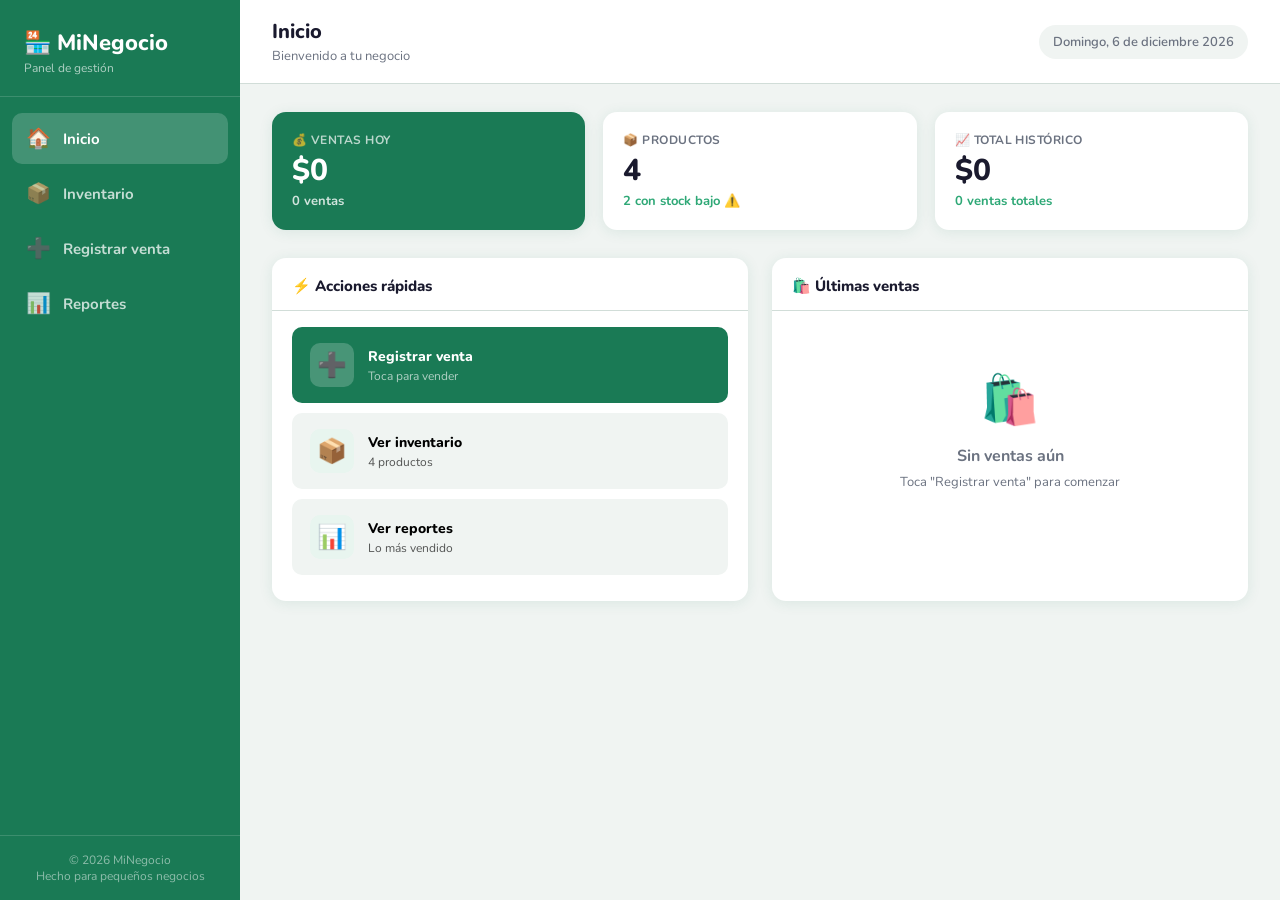
==== index.html @ 034607d7 "Add files via upload" ====
<!DOCTYPE html>
<html lang="es">
<head>
  <meta charset="UTF-8">
  <meta name="viewport" content="width=device-width, initial-scale=1.0">
  <title>MiNegocio — Gestiona tu negocio</title>
  <link rel="preconnect" href="https://fonts.googleapis.com">
  <link href="https://fonts.googleapis.com/css2?family=Nunito:wght@400;600;700;800&display=swap" rel="stylesheet">
  <link rel="stylesheet" href="minegocio.css">
</head>
<body>

<div class="layout">

  <!-- ══ BARRA LATERAL ══ -->
  <aside class="barra-lateral">
    <div class="barra-lateral-logo">
      <div class="barra-lateral-logo-texto">🏪 MiNegocio</div>
      <div class="barra-lateral-logo-subtitulo">Panel de gestión</div>
    </div>
    <nav class="barra-lateral-nav">
      <button class="boton-nav activo" id="nav-inicio"     onclick="irVista('inicio')">
        <span class="nav-icono">🏠</span> Inicio
      </button>
      <button class="boton-nav"        id="nav-inventario" onclick="irVista('inventario')">
        <span class="nav-icono">📦</span> Inventario
      </button>
      <button class="boton-nav"        id="nav-venta"      onclick="irVista('venta')">
        <span class="nav-icono">➕</span> Registrar venta
      </button>
      <button class="boton-nav"        id="nav-reportes"   onclick="irVista('reportes')">
        <span class="nav-icono">📊</span> Reportes
      </button>
    </nav>
    <div class="barra-lateral-pie">© 2026 MiNegocio<br>Hecho para pequeños negocios</div>
  </aside>

  <!-- ══ ÁREA PRINCIPAL ══ -->
  <div class="principal">

    <!-- BARRA SUPERIOR -->
    <div class="barra-superior">
      <div>
        <div class="barra-superior-titulo"    id="topbar-titulo">Inicio</div>
        <div class="barra-superior-subtitulo" id="topbar-subtitulo">Bienvenido a tu negocio</div>
      </div>
      <div class="barra-superior-derecha">
        <div class="barra-superior-fecha" id="fecha-hoy"></div>
      </div>
    </div>

    <div class="contenido">

      <!-- ══ VISTA: INICIO ══ -->
      <div class="vista activa" id="vista-inicio">

        <div class="fila-estadisticas">
          <div class="tarjeta-estadistica verde">
            <div class="estadistica-etiqueta">💰 Ventas hoy</div>
            <div class="estadistica-valor" id="stat-total">$0</div>
            <div class="estadistica-pista" id="stat-cant">0 ventas</div>
          </div>
          <div class="tarjeta-estadistica">
            <div class="estadistica-etiqueta">📦 Productos</div>
            <div class="estadistica-valor" id="stat-prods">0</div>
            <div class="estadistica-pista" id="stat-bajo">Sin stock bajo</div>
          </div>
          <div class="tarjeta-estadistica">
            <div class="estadistica-etiqueta">📈 Total histórico</div>
            <div class="estadistica-valor" id="stat-historico">$0</div>
            <div class="estadistica-pista" id="stat-ventas-total">0 ventas totales</div>
          </div>
        </div>

        <div class="grilla-2">
          <div class="tarjeta">
            <div class="tarjeta-encabezado"><div class="tarjeta-titulo">⚡ Acciones rápidas</div></div>
            <div class="tarjeta-cuerpo">
              <button class="boton-accion verde" onclick="irVista('venta')">
                <div class="accion-icono">➕</div>
                <div>
                  <div class="accion-texto-titulo">Registrar venta</div>
                  <div class="accion-texto-subtitulo">Toca para vender</div>
                </div>
              </button>
              <button class="boton-accion" onclick="irVista('inventario')">
                <div class="accion-icono">📦</div>
                <div>
                  <div class="accion-texto-titulo">Ver inventario</div>
                  <div class="accion-texto-subtitulo" id="pista-inventario">Cargando...</div>
                </div>
              </button>
              <button class="boton-accion" onclick="irVista('reportes')">
                <div class="accion-icono">📊</div>
                <div>
                  <div class="accion-texto-titulo">Ver reportes</div>
                  <div class="accion-texto-subtitulo">Lo más vendido</div>
                </div>
              </button>
            </div>
          </div>

          <div class="tarjeta">
            <div class="tarjeta-encabezado"><div class="tarjeta-titulo">🛍️ Últimas ventas</div></div>
            <div class="tarjeta-cuerpo" id="ultimas-ventas"></div>
          </div>
        </div>

      </div><!-- fin vista inicio -->

      <!-- ══ VISTA: INVENTARIO ══ -->
      <div class="vista" id="vista-inventario">

        <div class="formulario-agregar">
          <div class="formulario-agregar-titulo" id="form-inv-titulo">➕ Agregar producto</div>
          <div class="fila-formulario">
            <div>
              <label class="etiqueta-campo">Nombre del producto</label>
              <input class="campo-entrada" id="inp-nombre" type="text" placeholder="Ej: Calcetines lana">
            </div>
            <div>
              <label class="etiqueta-campo">Precio ($)</label>
              <input class="campo-entrada" id="inp-precio" type="number" placeholder="Ej: 2500">
            </div>
            <div>
              <label class="etiqueta-campo">Stock (unidades)</label>
              <input class="campo-entrada" id="inp-stock" type="number" placeholder="Ej: 10">
            </div>
          </div>
          <button class="boton-primario"    onclick="guardarProducto()">💾 Guardar producto</button>
          <button class="boton-secundario"  id="btn-cancelar-edit" onclick="cancelarEdicion()" style="display:none;">Cancelar</button>
          <div class="mensaje-error" id="inv-error"></div>
          <div class="mensaje-exito" id="inv-exito"></div>
        </div>

        <div class="tarjeta">
          <div class="tarjeta-encabezado">
            <div class="tarjeta-titulo">📦 Mis productos</div>
            <div style="font-size:13px;color:var(--texto-suave);" id="inv-contador">0 productos</div>
          </div>
          <div class="tarjeta-cuerpo" style="padding:0 20px;">
            <table class="tabla-productos">
              <thead>
                <tr>
                  <th>Producto</th>
                  <th>Precio</th>
                  <th>Stock</th>
                  <th>Estado</th>
                  <th>Acciones</th>
                </tr>
              </thead>
              <tbody id="tabla-productos"></tbody>
            </table>
          </div>
        </div>

      </div><!-- fin vista inventario -->

      <!-- ══ VISTA: VENTA ══ -->
      <div class="vista" id="vista-venta">
        <div class="grilla-2">

          <div class="tarjeta">
            <div class="tarjeta-encabezado"><div class="tarjeta-titulo">🛍️ ¿Qué vendiste?</div></div>
            <div class="tarjeta-cuerpo">
              <div id="selector-productos"></div>
            </div>
          </div>

          <div class="tarjeta" id="card-cantidad" style="display:none;">
            <div class="tarjeta-encabezado"><div class="tarjeta-titulo">📦 ¿Cuántas unidades?</div></div>
            <div class="tarjeta-cuerpo">
              <div id="info-prod-sel" style="font-size:16px;font-weight:700;margin-bottom:16px;color:var(--verde);"></div>
              <div class="fila-cantidad">
                <button class="boton-cantidad" onclick="cambiarCantidad(-1)">−</button>
                <div class="numero-cantidad" id="cant-num">1</div>
                <button class="boton-cantidad" onclick="cambiarCantidad(1)">+</button>
              </div>
              <div class="total-venta" id="total-venta"></div>
              <button class="boton-primario"   style="width:100%;"                        onclick="confirmarVenta()">✅ Confirmar venta</button>
              <button class="boton-secundario" style="width:100%;margin-left:0;margin-top:10px;" onclick="cancelarSeleccion()">Cancelar</button>
            </div>
          </div>

        </div>
      </div><!-- fin vista venta -->

      <!-- ══ VISTA: REPORTES ══ -->
      <div class="vista" id="vista-reportes">

        <div class="grilla-3">
          <div class="tarjeta-estadistica verde" style="grid-column:1/2;">
            <div class="estadistica-etiqueta">💰 Total vendido</div>
            <div class="estadistica-valor" id="rep-total">$0</div>
            <div class="estadistica-pista" id="rep-num-ventas">0 ventas</div>
          </div>
          <div class="tarjeta-estadistica">
            <div class="estadistica-etiqueta">🏆 Más vendido</div>
            <div id="rep-top" style="font-size:18px;font-weight:800;margin-top:8px;">—</div>
          </div>
          <div class="tarjeta-estadistica">
            <div class="estadistica-etiqueta">⚠️ Stock bajo</div>
            <div id="rep-stock-bajo" style="font-size:18px;font-weight:800;margin-top:8px;">—</div>
          </div>
        </div>

        <div class="grilla-2">
          <div class="tarjeta">
            <div class="tarjeta-encabezado"><div class="tarjeta-titulo">📊 Ranking de productos</div></div>
            <div class="tarjeta-cuerpo" id="rep-barras"></div>
          </div>
          <div class="tarjeta">
            <div class="tarjeta-encabezado"><div class="tarjeta-titulo">🕐 Todas las ventas</div></div>
            <div class="tarjeta-cuerpo" id="rep-ventas-lista" style="max-height:360px;overflow-y:auto;"></div>
          </div>
        </div>

      </div><!-- fin vista reportes -->

    </div><!-- fin contenido -->
  </div><!-- fin principal -->
</div><!-- fin layout -->

<!-- Notificación emergente -->
<div class="notificacion" id="notificacion"></div>

<!-- Script principal -->
<script src="minegocio.js"></script>

</body>
</html>
---- minegocio.css ----
/* ══════════════════════════════════════
   MINEGOCIO — Estilos principales
   Variables de color y configuración global
══════════════════════════════════════ */
:root {
  --verde:          #1a7a55;
  --verde-claro:    #e8f5ef;
  --verde-medio:    #2ea876;
  --texto:          #1a1a2e;
  --texto-suave:    #6b7280;
  --fondo:          #f0f4f2;
  --blanco:         #ffffff;
  --borde:          #d1ddd8;
  --rojo:           #e05252;
  --rojo-claro:     #fdf0f0;
  --naranja:        #f59e0b;
  --naranja-claro:  #fffbeb;
  --radio:          14px;
  --radio-pequeño:  10px;
  --sombra:         0 2px 14px rgba(26,122,85,0.10);
}

* { box-sizing: border-box; margin: 0; padding: 0; }
body {
  font-family: 'Nunito', sans-serif;
  background: var(--fondo);
  color: var(--texto);
  min-height: 100vh;
}

/* ── LAYOUT ── */
.layout { display: flex; min-height: 100vh; }

/* ── BARRA LATERAL ── */
.barra-lateral {
  width: 240px;
  background: var(--verde);
  display: flex;
  flex-direction: column;
  position: fixed;
  top: 0; left: 0; bottom: 0;
  z-index: 50;
}
.barra-lateral-logo {
  padding: 28px 24px 20px;
  border-bottom: 1px solid rgba(255,255,255,0.15);
}
.barra-lateral-logo-texto {
  font-size: 22px;
  font-weight: 800;
  color: white;
}
.barra-lateral-logo-subtitulo {
  font-size: 12px;
  color: rgba(255,255,255,0.65);
  margin-top: 2px;
}
.barra-lateral-nav { flex: 1; padding: 16px 12px; }
.boton-nav {
  display: flex;
  align-items: center;
  gap: 12px;
  width: 100%;
  padding: 12px 14px;
  border: none;
  border-radius: var(--radio-pequeño);
  background: transparent;
  color: rgba(255,255,255,0.75);
  font-family: 'Nunito', sans-serif;
  font-size: 15px;
  font-weight: 700;
  cursor: pointer;
  text-align: left;
  margin-bottom: 4px;
  transition: background 0.15s, color 0.15s;
}
.boton-nav:hover { background: rgba(255,255,255,0.12); color: white; }
.boton-nav.activo { background: rgba(255,255,255,0.18); color: white; }
.nav-icono { font-size: 20px; }
.barra-lateral-pie {
  padding: 16px;
  border-top: 1px solid rgba(255,255,255,0.15);
  font-size: 12px;
  color: rgba(255,255,255,0.5);
  text-align: center;
}

/* ── ÁREA PRINCIPAL ── */
.principal { margin-left: 240px; flex: 1; min-height: 100vh; }

/* ── BARRA SUPERIOR ── */
.barra-superior {
  background: var(--blanco);
  border-bottom: 1px solid var(--borde);
  padding: 18px 32px;
  display: flex;
  align-items: center;
  justify-content: space-between;
  position: sticky;
  top: 0;
  z-index: 40;
}
.barra-superior-titulo { font-size: 20px; font-weight: 800; color: var(--texto); }
.barra-superior-subtitulo { font-size: 13px; color: var(--texto-suave); margin-top: 2px; }
.barra-superior-derecha { display: flex; align-items: center; gap: 12px; }
.barra-superior-fecha {
  font-size: 13px;
  color: var(--texto-suave);
  background: var(--fondo);
  padding: 8px 14px;
  border-radius: 20px;
  font-weight: 600;
}

/* ── CONTENIDO ── */
.contenido { padding: 28px 32px; }
.vista { display: none; }
.vista.activa { display: block; }

/* ── FILA DE ESTADÍSTICAS ── */
.fila-estadisticas {
  display: grid;
  grid-template-columns: repeat(auto-fit, minmax(180px, 1fr));
  gap: 18px;
  margin-bottom: 28px;
}
.tarjeta-estadistica {
  background: var(--blanco);
  border-radius: var(--radio);
  padding: 20px;
  box-shadow: var(--sombra);
}
.estadistica-etiqueta {
  font-size: 12px;
  color: var(--texto-suave);
  font-weight: 700;
  text-transform: uppercase;
  letter-spacing: 0.04em;
  margin-bottom: 8px;
}
.estadistica-valor { font-size: 30px; font-weight: 800; color: var(--texto); line-height: 1; }
.estadistica-pista { font-size: 13px; color: var(--verde-medio); font-weight: 700; margin-top: 6px; }
.tarjeta-estadistica.verde { background: var(--verde); }
.tarjeta-estadistica.verde .estadistica-etiqueta { color: rgba(255,255,255,0.7); }
.tarjeta-estadistica.verde .estadistica-valor    { color: white; }
.tarjeta-estadistica.verde .estadistica-pista    { color: rgba(255,255,255,0.8); }

/* ── GRILLAS ── */
.grilla-2 { display: grid; grid-template-columns: 1fr 1fr; gap: 24px; }
.grilla-3 { display: grid; grid-template-columns: 1fr 1fr 1fr; gap: 24px; margin-bottom: 28px; }

/* ── TARJETA ── */
.tarjeta {
  background: var(--blanco);
  border-radius: var(--radio);
  box-shadow: var(--sombra);
  overflow: hidden;
}
.tarjeta-encabezado {
  padding: 18px 20px 14px;
  border-bottom: 1px solid var(--borde);
  display: flex;
  align-items: center;
  justify-content: space-between;
}
.tarjeta-titulo { font-size: 15px; font-weight: 800; }
.tarjeta-cuerpo { padding: 16px 20px; }

/* ── ACCIONES RÁPIDAS ── */
.boton-accion {
  display: flex;
  align-items: center;
  gap: 14px;
  width: 100%;
  background: var(--fondo);
  border: 2px solid transparent;
  border-radius: var(--radio-pequeño);
  padding: 14px 16px;
  cursor: pointer;
  font-family: 'Nunito', sans-serif;
  text-align: left;
  margin-bottom: 10px;
  transition: all 0.15s;
}
.boton-accion:hover { background: var(--verde-claro); border-color: var(--verde); }
.boton-accion.verde { background: var(--verde); color: white; }
.boton-accion.verde:hover { background: #156644; }
.accion-icono {
  font-size: 24px;
  width: 44px; height: 44px;
  border-radius: 10px;
  background: rgba(255,255,255,0.2);
  display: flex; align-items: center; justify-content: center;
  flex-shrink: 0;
}
.boton-accion:not(.verde) .accion-icono { background: var(--verde-claro); }
.accion-texto-titulo { font-size: 14px; font-weight: 800; }
.accion-texto-subtitulo { font-size: 12px; opacity: 0.65; margin-top: 2px; }

/* ── LISTA DE ÍTEMS ── */
.item-lista {
  display: flex;
  align-items: center;
  justify-content: space-between;
  padding: 13px 0;
  border-bottom: 1px solid var(--fondo);
}
.item-lista:last-child { border-bottom: none; }
.item-nombre { font-size: 14px; font-weight: 700; }
.item-subtitulo { font-size: 12px; color: var(--texto-suave); margin-top: 2px; }
.item-precio { font-size: 16px; font-weight: 800; color: var(--verde); }
.item-etiqueta { font-size: 11px; font-weight: 700; padding: 4px 10px; border-radius: 20px; }
.etiqueta-ok   { background: var(--verde-claro);  color: var(--verde);   }
.etiqueta-bajo { background: var(--naranja-claro); color: var(--naranja); }
.etiqueta-sin  { background: var(--rojo-claro);    color: var(--rojo);    }
.item-acciones { display: flex; gap: 6px; }
.boton-pequeño {
  border: none; border-radius: 8px; padding: 6px 12px;
  font-size: 12px; font-weight: 700; cursor: pointer;
  font-family: 'Nunito', sans-serif;
}
.boton-pequeño.editar   { background: var(--verde-claro); color: var(--verde); }
.boton-pequeño.eliminar { background: var(--rojo-claro);  color: var(--rojo);  }

/* ── FORMULARIOS ── */
.fila-formulario { display: grid; grid-template-columns: 1fr 1fr 1fr; gap: 16px; margin-bottom: 16px; }
.grupo-formulario { margin-bottom: 16px; }
.etiqueta-campo { font-size: 13px; font-weight: 700; color: var(--texto-suave); margin-bottom: 6px; display: block; }
.campo-entrada {
  width: 100%;
  padding: 12px 14px;
  border: 2px solid var(--borde);
  border-radius: var(--radio-pequeño);
  font-size: 15px;
  font-family: 'Nunito', sans-serif;
  font-weight: 600;
  background: var(--fondo);
  color: var(--texto);
  outline: none;
  transition: border-color 0.2s;
}
.campo-entrada:focus { border-color: var(--verde); background: white; }
.boton-primario {
  padding: 13px 28px;
  background: var(--verde);
  color: white;
  border: none;
  border-radius: var(--radio-pequeño);
  font-size: 15px;
  font-weight: 800;
  font-family: 'Nunito', sans-serif;
  cursor: pointer;
  transition: background 0.15s;
}
.boton-primario:hover { background: #156644; }
.boton-secundario {
  padding: 13px 28px;
  background: transparent;
  color: var(--texto-suave);
  border: 2px solid var(--borde);
  border-radius: var(--radio-pequeño);
  font-size: 15px;
  font-weight: 700;
  font-family: 'Nunito', sans-serif;
  cursor: pointer;
  margin-left: 8px;
}
.mensaje-error  { font-size: 14px; color: var(--rojo);  background: var(--rojo-claro);  border-radius: 8px; padding: 10px 14px; margin-top: 10px; display: none; }
.mensaje-exito  { font-size: 14px; color: var(--verde); background: var(--verde-claro); border-radius: 8px; padding: 10px 14px; margin-top: 10px; display: none; }

/* ── SELECTOR DE VENTA ── */
.selector-producto {
  display: flex;
  align-items: center;
  justify-content: space-between;
  background: var(--fondo);
  border: 2px solid transparent;
  border-radius: var(--radio-pequeño);
  padding: 13px 16px;
  margin-bottom: 8px;
  cursor: pointer;
  transition: all 0.15s;
}
.selector-producto:hover { background: var(--verde-claro); border-color: var(--verde); }
.selector-producto.seleccionado { background: var(--verde-claro); border-color: var(--verde); }

.fila-cantidad {
  display: flex;
  align-items: center;
  gap: 20px;
  background: var(--fondo);
  border-radius: var(--radio);
  padding: 20px;
  margin: 16px 0;
}
.boton-cantidad {
  width: 44px; height: 44px;
  border-radius: 50%;
  border: 2px solid var(--borde);
  background: var(--blanco);
  font-size: 22px;
  font-weight: 800;
  cursor: pointer;
  display: flex; align-items: center; justify-content: center;
}
.boton-cantidad:hover { background: var(--verde-claro); border-color: var(--verde); }
.numero-cantidad { font-size: 36px; font-weight: 800; color: var(--verde); flex: 1; text-align: center; }
.total-venta { font-size: 18px; font-weight: 800; color: var(--verde); text-align: center; margin-bottom: 16px; }

/* ── REPORTES ── */
.resumen-reporte {
  background: var(--verde);
  color: white;
  border-radius: var(--radio);
  padding: 20px 24px;
  margin-bottom: 20px;
}
.reporte-etiqueta { font-size: 12px; opacity: 0.75; font-weight: 700; }
.reporte-valor    { font-size: 36px; font-weight: 800; margin-top: 6px; }
.fila-barra       { display: flex; align-items: center; gap: 12px; margin-bottom: 10px; }
.barra-etiqueta   { font-size: 13px; font-weight: 700; width: 120px; flex-shrink: 0; }
.barra-pista      { flex: 1; background: var(--fondo); border-radius: 8px; height: 16px; overflow: hidden; }
.barra-relleno    { height: 100%; background: var(--verde-medio); border-radius: 8px; transition: width 0.6s ease; }
.barra-valor      { font-size: 13px; font-weight: 700; color: var(--texto-suave); width: 50px; text-align: right; }
.recomendacion {
  background: var(--verde-claro);
  border-radius: var(--radio-pequeño);
  padding: 14px 16px;
  margin-top: 12px;
}
.recomendacion-titulo { font-size: 13px; font-weight: 800; color: var(--verde); margin-bottom: 4px; }
.recomendacion-texto  { font-size: 14px; color: #1a5c3d; }

/* ── ESTADO VACÍO ── */
.estado-vacio { text-align: center; padding: 40px 20px; color: var(--texto-suave); }
.estado-vacio-icono  { font-size: 48px; margin-bottom: 12px; }
.estado-vacio-texto  { font-size: 16px; font-weight: 700; }
.estado-vacio-detalle { font-size: 13px; margin-top: 6px; }

/* ── NOTIFICACIÓN EMERGENTE (TOAST) ── */
.notificacion {
  position: fixed;
  bottom: 28px;
  left: 50%;
  transform: translateX(-50%) translateY(20px);
  background: var(--texto);
  color: white;
  padding: 14px 24px;
  border-radius: 40px;
  font-size: 15px;
  font-weight: 700;
  opacity: 0;
  transition: all 0.3s;
  z-index: 999;
  white-space: nowrap;
  pointer-events: none;
}
.notificacion.visible { opacity: 1; transform: translateX(-50%) translateY(0); }

/* ── FORMULARIO AGREGAR PRODUCTO ── */
.formulario-agregar {
  background: var(--verde-claro);
  border: 2px solid var(--borde);
  border-radius: var(--radio);
  padding: 24px;
  margin-bottom: 24px;
}
.formulario-agregar-titulo { font-size: 16px; font-weight: 800; color: var(--verde); margin-bottom: 16px; }

/* ── TABLA DE PRODUCTOS ── */
.tabla-productos { width: 100%; border-collapse: collapse; }
.tabla-productos th {
  font-size: 12px; font-weight: 700; color: var(--texto-suave);
  text-transform: uppercase; letter-spacing: 0.04em;
  padding: 10px 12px; text-align: left;
  border-bottom: 2px solid var(--borde);
}
.tabla-productos td {
  font-size: 14px; padding: 13px 12px;
  border-bottom: 1px solid var(--fondo);
  vertical-align: middle;
}
.tabla-productos tr:hover td { background: var(--fondo); }
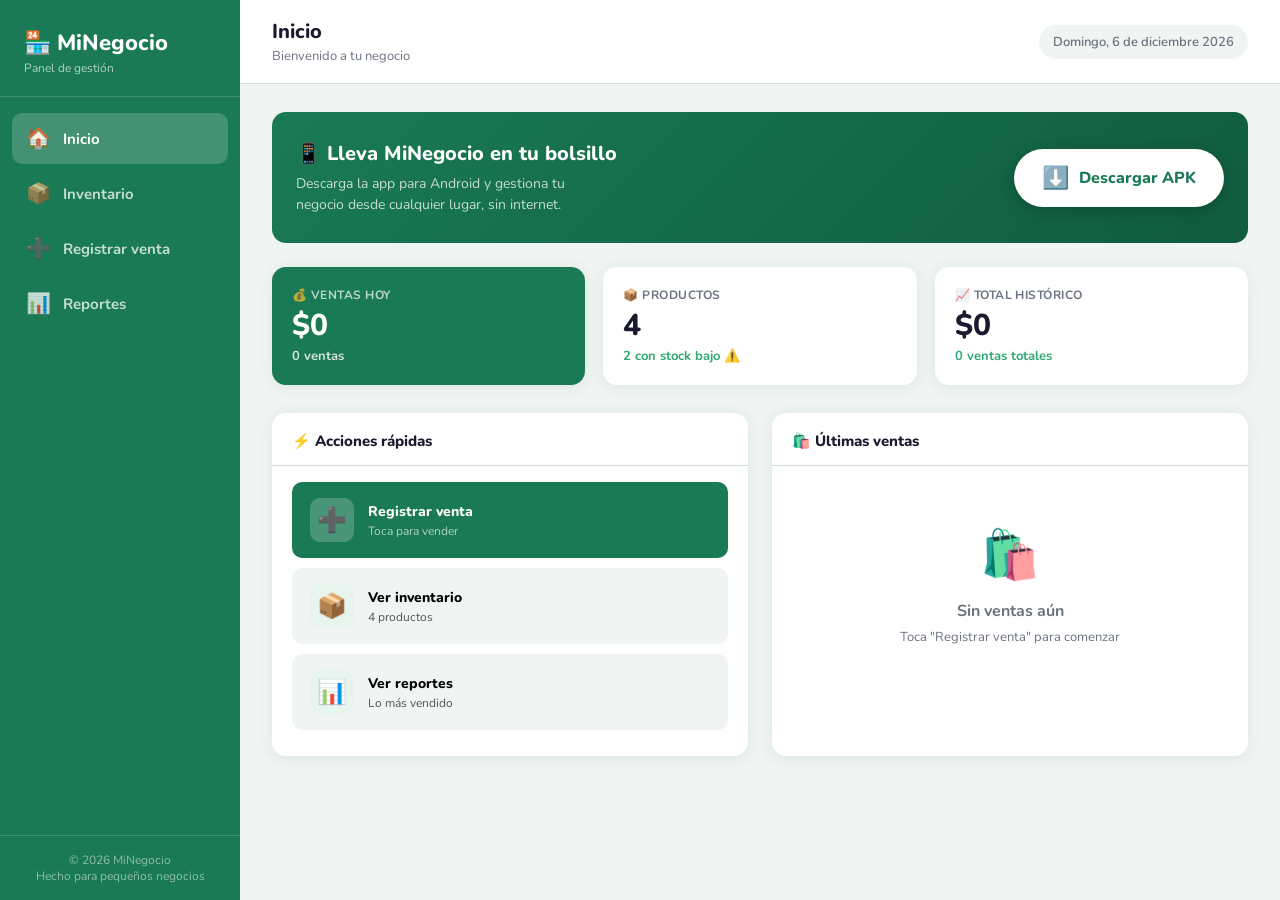
==== commit db0b956d: "Add files via upload" ====
--- a/index.html
+++ b/index.html
@@ -7,12 +7,16 @@
   <link rel="preconnect" href="https://fonts.googleapis.com">
   <link href="https://fonts.googleapis.com/css2?family=Nunito:wght@400;600;700;800&display=swap" rel="stylesheet">
   <link rel="stylesheet" href="minegocio.css">
+  <link rel="manifest" href="manifest.json">
+  <meta name="theme-color" content="#16a34a">
+  <link rel="icon" href="icon-192.png">
+  <link rel="apple-touch-icon" href="icon-192.png">
 </head>
 <body>
 
 <div class="layout">
 
-  <!-- ══ BARRA LATERAL ══ -->
+  <!-- ══ BARRA LATERAL (desktop) ══ -->
   <aside class="barra-lateral">
     <div class="barra-lateral-logo">
       <div class="barra-lateral-logo-texto">🏪 MiNegocio</div>
@@ -53,6 +57,17 @@
 
       <!-- ══ VISTA: INICIO ══ -->
       <div class="vista activa" id="vista-inicio">
+
+        <!-- BANNER DESCARGA APK -->
+        <div class="seccion-descarga">
+          <div class="descarga-texto">
+            <h3>📱 Lleva MiNegocio en tu bolsillo</h3>
+            <p>Descarga la app para Android y gestiona tu negocio desde cualquier lugar, sin internet.</p>
+          </div>
+          <a class="boton-descarga-apk" href="https://github.com/AllanKeith/MiNegocioAPK/releases/download/1.0/MiNegocio-aligned-debugSigned.apk" target="_blank" download>
+            <span>⬇️</span> Descargar APK
+          </a>
+        </div>
 
         <div class="fila-estadisticas">
           <div class="tarjeta-estadistica verde">
@@ -221,11 +236,43 @@
   </div><!-- fin principal -->
 </div><!-- fin layout -->
 
+<!-- ══ NAV INFERIOR MÓVIL ══ -->
+<nav class="nav-inferior" id="nav-inferior">
+  <button class="nav-inferior-boton activo" id="navmob-inicio" onclick="irVista('inicio')">
+    <span>🏠</span><span>Inicio</span>
+  </button>
+  <button class="nav-inferior-boton" id="navmob-inventario" onclick="irVista('inventario')">
+    <span>📦</span><span>Inventario</span>
+  </button>
+  <button class="nav-inferior-boton" id="navmob-venta" onclick="irVista('venta')">
+    <span>➕</span><span>Vender</span>
+  </button>
+  <button class="nav-inferior-boton" id="navmob-reportes" onclick="irVista('reportes')">
+    <span>📊</span><span>Reportes</span>
+  </button>
+</nav>
+
 <!-- Notificación emergente -->
 <div class="notificacion" id="notificacion"></div>
 
 <!-- Script principal -->
 <script src="minegocio.js"></script>
 
+<!-- Parche para nav inferior móvil -->
+<script>
+  const _irVistaOriginal = irVista;
+  const vistasBotonesMob = {
+    inicio: 'navmob-inicio',
+    inventario: 'navmob-inventario',
+    venta: 'navmob-venta',
+    reportes: 'navmob-reportes'
+  };
+  window.irVista = function(nombre) {
+    _irVistaOriginal(nombre);
+    document.querySelectorAll('.nav-inferior-boton').forEach(b => b.classList.remove('activo'));
+    const btn = document.getElementById(vistasBotonesMob[nombre]);
+    if (btn) btn.classList.add('activo');
+  };
+</script>
 </body>
 </html>
--- a/minegocio.css
+++ b/minegocio.css
@@ -381,3 +381,128 @@
   vertical-align: middle;
 }
 .tabla-productos tr:hover td { background: var(--fondo); }
+
+/* ══════════════════════════════════════
+   RESPONSIVE — Móviles y tablets
+══════════════════════════════════════ */
+
+/* Tablet (hasta 900px) */
+@media (max-width: 900px) {
+  .grilla-2 { grid-template-columns: 1fr; }
+  .grilla-3 { grid-template-columns: 1fr 1fr; }
+  .barra-lateral { width: 200px; }
+  .principal { margin-left: 200px; }
+}
+
+/* Móvil (hasta 640px) */
+@media (max-width: 640px) {
+  /* Ocultar barra lateral, mostrar nav inferior */
+  .barra-lateral {
+    display: none;
+  }
+  .barra-lateral-pie { display: none; }
+
+  .principal { margin-left: 0; padding-bottom: 70px; }
+
+  .barra-superior { padding: 14px 16px; }
+  .barra-superior-titulo { font-size: 17px; }
+  .barra-superior-fecha { font-size: 12px; padding: 6px 10px; }
+
+  .contenido { padding: 16px; }
+
+  .grilla-2 { grid-template-columns: 1fr; gap: 14px; }
+  .grilla-3 { grid-template-columns: 1fr; gap: 14px; }
+
+  .fila-estadisticas { grid-template-columns: 1fr 1fr; gap: 12px; }
+  .estadistica-valor { font-size: 22px; }
+
+  .fila-formulario { grid-template-columns: 1fr; }
+
+  /* Nav inferior en móvil */
+  .nav-inferior {
+    display: flex !important;
+  }
+}
+
+/* Nav inferior móvil */
+.nav-inferior {
+  display: none;
+  position: fixed;
+  bottom: 0; left: 0; right: 0;
+  background: var(--verde);
+  z-index: 100;
+  padding: 8px 0 10px;
+  box-shadow: 0 -2px 12px rgba(0,0,0,0.15);
+}
+.nav-inferior-boton {
+  flex: 1;
+  display: flex;
+  flex-direction: column;
+  align-items: center;
+  gap: 3px;
+  background: transparent;
+  border: none;
+  color: rgba(255,255,255,0.65);
+  font-family: 'Nunito', sans-serif;
+  font-size: 11px;
+  font-weight: 700;
+  cursor: pointer;
+  padding: 4px 0;
+  transition: color 0.15s;
+}
+.nav-inferior-boton.activo { color: white; }
+.nav-inferior-boton span:first-child { font-size: 22px; }
+
+/* ══ SECCIÓN DESCARGA APK ══ */
+.seccion-descarga {
+  background: linear-gradient(135deg, var(--verde) 0%, #0f5c3e 100%);
+  border-radius: var(--radio);
+  padding: 28px 24px;
+  margin-bottom: 24px;
+  display: flex;
+  align-items: center;
+  justify-content: space-between;
+  gap: 20px;
+  flex-wrap: wrap;
+}
+.descarga-texto h3 {
+  font-size: 20px;
+  font-weight: 800;
+  color: white;
+  margin-bottom: 6px;
+}
+.descarga-texto p {
+  font-size: 14px;
+  color: rgba(255,255,255,0.75);
+  max-width: 320px;
+  line-height: 1.5;
+}
+.boton-descarga-apk {
+  display: flex;
+  align-items: center;
+  gap: 10px;
+  background: white;
+  color: var(--verde);
+  border: none;
+  border-radius: 50px;
+  padding: 14px 28px;
+  font-family: 'Nunito', sans-serif;
+  font-size: 16px;
+  font-weight: 800;
+  cursor: pointer;
+  text-decoration: none;
+  white-space: nowrap;
+  box-shadow: 0 4px 16px rgba(0,0,0,0.2);
+  transition: transform 0.15s, box-shadow 0.15s;
+}
+.boton-descarga-apk:hover {
+  transform: translateY(-2px);
+  box-shadow: 0 6px 20px rgba(0,0,0,0.25);
+}
+.boton-descarga-apk span { font-size: 22px; }
+
+@media (max-width: 640px) {
+  .seccion-descarga { flex-direction: column; text-align: center; }
+  .descarga-texto p { max-width: 100%; }
+  .boton-descarga-apk { width: 100%; justify-content: center; }
+}
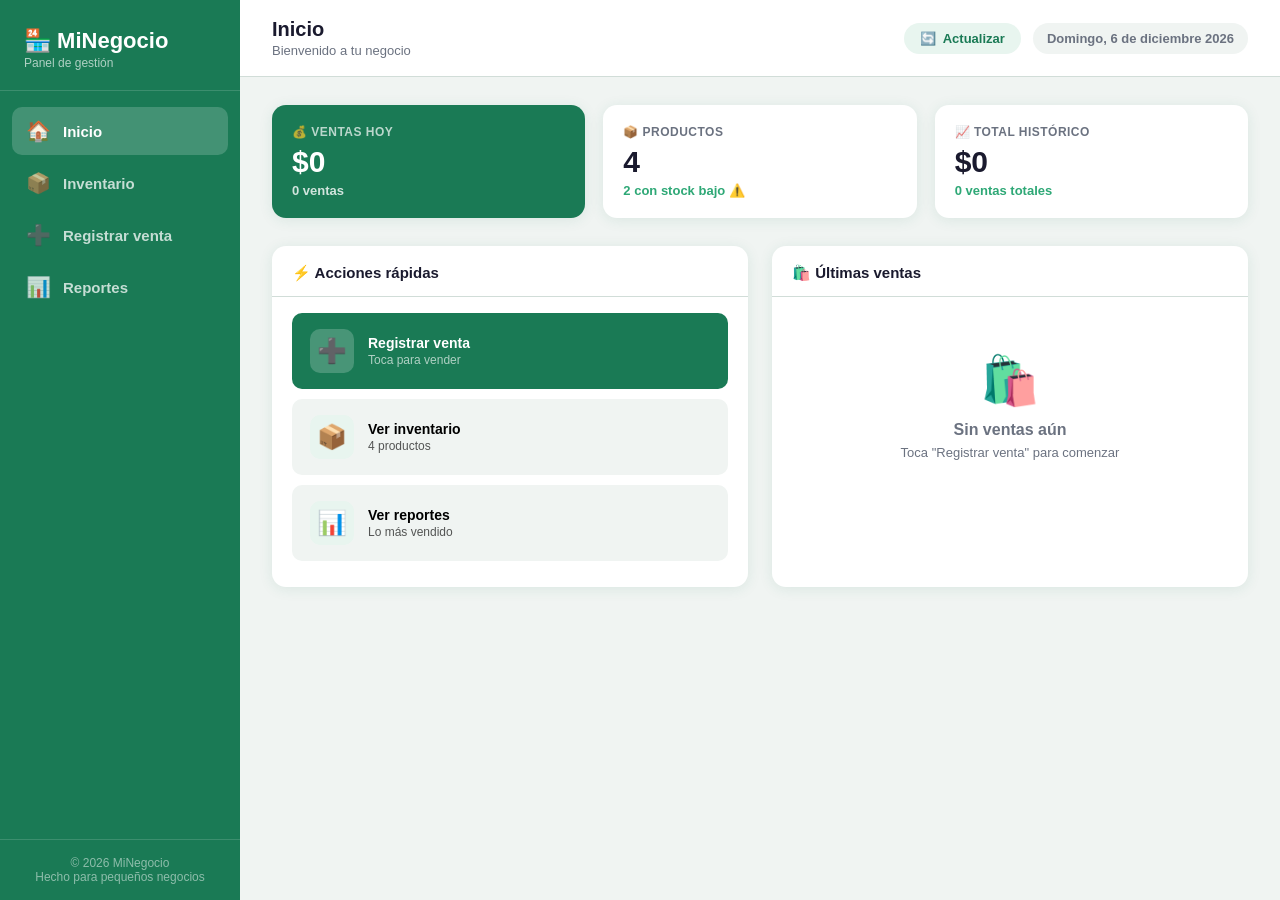
==== commit baab15b6: "Add files via upload" ====
--- a/index.html
+++ b/index.html
@@ -4,8 +4,6 @@
   <meta charset="UTF-8">
   <meta name="viewport" content="width=device-width, initial-scale=1.0">
   <title>MiNegocio — Gestiona tu negocio</title>
-  <link rel="preconnect" href="https://fonts.googleapis.com">
-  <link href="https://fonts.googleapis.com/css2?family=Nunito:wght@400;600;700;800&display=swap" rel="stylesheet">
   <link rel="stylesheet" href="minegocio.css">
   <link rel="manifest" href="manifest.json">
   <meta name="theme-color" content="#16a34a">
@@ -49,6 +47,10 @@
         <div class="barra-superior-subtitulo" id="topbar-subtitulo">Bienvenido a tu negocio</div>
       </div>
       <div class="barra-superior-derecha">
+        <button class="boton-actualizar" id="btn-actualizar" onclick="actualizarDatos()" title="Vuelve a leer los datos guardados y refresca la pantalla">
+          <span class="icono-actualizar" id="icono-actualizar">🔄</span>
+          <span class="texto-actualizar">Actualizar</span>
+        </button>
         <div class="barra-superior-fecha" id="fecha-hoy"></div>
       </div>
     </div>
@@ -57,17 +59,6 @@
 
       <!-- ══ VISTA: INICIO ══ -->
       <div class="vista activa" id="vista-inicio">
-
-        <!-- BANNER DESCARGA APK -->
-        <div class="seccion-descarga">
-          <div class="descarga-texto">
-            <h3>📱 Lleva MiNegocio en tu bolsillo</h3>
-            <p>Descarga la app para Android y gestiona tu negocio desde cualquier lugar, sin internet.</p>
-          </div>
-          <a class="boton-descarga-apk" href="https://github.com/AllanKeith/MiNegocioAPK/releases/download/1.0/MiNegocio-aligned-debugSigned.apk" target="_blank" download>
-            <span>⬇️</span> Descargar APK
-          </a>
-        </div>
 
         <div class="fila-estadisticas">
           <div class="tarjeta-estadistica verde">
@@ -176,24 +167,18 @@
         <div class="grilla-2">
 
           <div class="tarjeta">
-            <div class="tarjeta-encabezado"><div class="tarjeta-titulo">🛍️ ¿Qué vendiste?</div></div>
+            <div class="tarjeta-encabezado"><div class="tarjeta-titulo">🛍️ Toca para agregar</div></div>
             <div class="tarjeta-cuerpo">
               <div id="selector-productos"></div>
             </div>
           </div>
 
-          <div class="tarjeta" id="card-cantidad" style="display:none;">
-            <div class="tarjeta-encabezado"><div class="tarjeta-titulo">📦 ¿Cuántas unidades?</div></div>
+          <div class="tarjeta" id="card-carrito" style="display:none;">
+            <div class="tarjeta-encabezado"><div class="tarjeta-titulo">🧾 Carrito</div></div>
             <div class="tarjeta-cuerpo">
-              <div id="info-prod-sel" style="font-size:16px;font-weight:700;margin-bottom:16px;color:var(--verde);"></div>
-              <div class="fila-cantidad">
-                <button class="boton-cantidad" onclick="cambiarCantidad(-1)">−</button>
-                <div class="numero-cantidad" id="cant-num">1</div>
-                <button class="boton-cantidad" onclick="cambiarCantidad(1)">+</button>
-              </div>
-              <div class="total-venta" id="total-venta"></div>
-              <button class="boton-primario"   style="width:100%;"                        onclick="confirmarVenta()">✅ Confirmar venta</button>
-              <button class="boton-secundario" style="width:100%;margin-left:0;margin-top:10px;" onclick="cancelarSeleccion()">Cancelar</button>
+              <div id="carrito-items"></div>
+              <div class="total-venta" id="carrito-total" style="margin-top:12px;"></div>
+              <button class="boton-primario" style="width:100%;margin-top:14px;" onclick="confirmarVenta()">✅ Confirmar y generar boleta</button>
             </div>
           </div>
 
@@ -202,6 +187,16 @@
 
       <!-- ══ VISTA: REPORTES ══ -->
       <div class="vista" id="vista-reportes">
+
+        <!-- BOTONES DE ACCIÓN -->
+        <div style="display:flex;gap:10px;flex-wrap:wrap;margin-bottom:16px;">
+          <button onclick="crearBoletaManual()" style="display:flex;align-items:center;gap:8px;background:var(--verde);color:#fff;border:none;border-radius:10px;padding:10px 18px;font-size:14px;font-weight:700;cursor:pointer;">
+            🧾 Crear boleta
+          </button>
+          <button onclick="borrarHistorial()" style="display:flex;align-items:center;gap:8px;background:#ef4444;color:#fff;border:none;border-radius:10px;padding:10px 18px;font-size:14px;font-weight:700;cursor:pointer;">
+            🗑️ Borrar historial
+          </button>
+        </div>
 
         <div class="grilla-3">
           <div class="tarjeta-estadistica verde" style="grid-column:1/2;">
@@ -255,6 +250,8 @@
 <!-- Notificación emergente -->
 <div class="notificacion" id="notificacion"></div>
 
+<!-- jsPDF para boletas (incluido localmente para que funcione sin internet) -->
+<script src="jspdf.umd.min.js"></script>
 <!-- Script principal -->
 <script src="minegocio.js"></script>
 
--- a/minegocio.css
+++ b/minegocio.css
@@ -22,7 +22,7 @@
 
 * { box-sizing: border-box; margin: 0; padding: 0; }
 body {
-  font-family: 'Nunito', sans-serif;
+  font-family: -apple-system, BlinkMacSystemFont, 'Segoe UI', Roboto, Helvetica, Arial, sans-serif;
   background: var(--fondo);
   color: var(--texto);
   min-height: 100vh;
@@ -66,7 +66,7 @@
   border-radius: var(--radio-pequeño);
   background: transparent;
   color: rgba(255,255,255,0.75);
-  font-family: 'Nunito', sans-serif;
+  font-family: -apple-system, BlinkMacSystemFont, 'Segoe UI', Roboto, Helvetica, Arial, sans-serif;
   font-size: 15px;
   font-weight: 700;
   cursor: pointer;
@@ -111,6 +111,26 @@
   border-radius: 20px;
   font-weight: 600;
 }
+.boton-actualizar {
+  display: flex;
+  align-items: center;
+  gap: 7px;
+  font-size: 13px;
+  font-weight: 700;
+  color: var(--verde);
+  background: var(--verde-claro);
+  border: none;
+  border-radius: 20px;
+  padding: 8px 16px;
+  cursor: pointer;
+  font-family: -apple-system, BlinkMacSystemFont, 'Segoe UI', Roboto, Helvetica, Arial, sans-serif;
+  transition: background 0.15s;
+}
+.boton-actualizar:hover  { background: #d7eee2; }
+.boton-actualizar:active { transform: scale(0.96); }
+.icono-actualizar { display: inline-block; }
+.icono-actualizar.girando { animation: girar 0.6s linear; }
+@keyframes girar { from { transform: rotate(0deg); } to { transform: rotate(360deg); } }
 
 /* ── CONTENIDO ── */
 .contenido { padding: 28px 32px; }
@@ -177,7 +197,7 @@
   border-radius: var(--radio-pequeño);
   padding: 14px 16px;
   cursor: pointer;
-  font-family: 'Nunito', sans-serif;
+  font-family: -apple-system, BlinkMacSystemFont, 'Segoe UI', Roboto, Helvetica, Arial, sans-serif;
   text-align: left;
   margin-bottom: 10px;
   transition: all 0.15s;
@@ -217,7 +237,7 @@
 .boton-pequeño {
   border: none; border-radius: 8px; padding: 6px 12px;
   font-size: 12px; font-weight: 700; cursor: pointer;
-  font-family: 'Nunito', sans-serif;
+  font-family: -apple-system, BlinkMacSystemFont, 'Segoe UI', Roboto, Helvetica, Arial, sans-serif;
 }
 .boton-pequeño.editar   { background: var(--verde-claro); color: var(--verde); }
 .boton-pequeño.eliminar { background: var(--rojo-claro);  color: var(--rojo);  }
@@ -232,7 +252,7 @@
   border: 2px solid var(--borde);
   border-radius: var(--radio-pequeño);
   font-size: 15px;
-  font-family: 'Nunito', sans-serif;
+  font-family: -apple-system, BlinkMacSystemFont, 'Segoe UI', Roboto, Helvetica, Arial, sans-serif;
   font-weight: 600;
   background: var(--fondo);
   color: var(--texto);
@@ -248,7 +268,7 @@
   border-radius: var(--radio-pequeño);
   font-size: 15px;
   font-weight: 800;
-  font-family: 'Nunito', sans-serif;
+  font-family: -apple-system, BlinkMacSystemFont, 'Segoe UI', Roboto, Helvetica, Arial, sans-serif;
   cursor: pointer;
   transition: background 0.15s;
 }
@@ -261,7 +281,7 @@
   border-radius: var(--radio-pequeño);
   font-size: 15px;
   font-weight: 700;
-  font-family: 'Nunito', sans-serif;
+  font-family: -apple-system, BlinkMacSystemFont, 'Segoe UI', Roboto, Helvetica, Arial, sans-serif;
   cursor: pointer;
   margin-left: 8px;
 }
@@ -407,6 +427,8 @@
   .barra-superior { padding: 14px 16px; }
   .barra-superior-titulo { font-size: 17px; }
   .barra-superior-fecha { font-size: 12px; padding: 6px 10px; }
+  .boton-actualizar { padding: 8px 10px; }
+  .texto-actualizar { display: none; }
 
   .contenido { padding: 16px; }
 
@@ -443,7 +465,7 @@
   background: transparent;
   border: none;
   color: rgba(255,255,255,0.65);
-  font-family: 'Nunito', sans-serif;
+  font-family: -apple-system, BlinkMacSystemFont, 'Segoe UI', Roboto, Helvetica, Arial, sans-serif;
   font-size: 11px;
   font-weight: 700;
   cursor: pointer;
@@ -453,56 +475,4 @@
 .nav-inferior-boton.activo { color: white; }
 .nav-inferior-boton span:first-child { font-size: 22px; }
 
-/* ══ SECCIÓN DESCARGA APK ══ */
-.seccion-descarga {
-  background: linear-gradient(135deg, var(--verde) 0%, #0f5c3e 100%);
-  border-radius: var(--radio);
-  padding: 28px 24px;
-  margin-bottom: 24px;
-  display: flex;
-  align-items: center;
-  justify-content: space-between;
-  gap: 20px;
-  flex-wrap: wrap;
-}
-.descarga-texto h3 {
-  font-size: 20px;
-  font-weight: 800;
-  color: white;
-  margin-bottom: 6px;
-}
-.descarga-texto p {
-  font-size: 14px;
-  color: rgba(255,255,255,0.75);
-  max-width: 320px;
-  line-height: 1.5;
-}
-.boton-descarga-apk {
-  display: flex;
-  align-items: center;
-  gap: 10px;
-  background: white;
-  color: var(--verde);
-  border: none;
-  border-radius: 50px;
-  padding: 14px 28px;
-  font-family: 'Nunito', sans-serif;
-  font-size: 16px;
-  font-weight: 800;
-  cursor: pointer;
-  text-decoration: none;
-  white-space: nowrap;
-  box-shadow: 0 4px 16px rgba(0,0,0,0.2);
-  transition: transform 0.15s, box-shadow 0.15s;
-}
-.boton-descarga-apk:hover {
-  transform: translateY(-2px);
-  box-shadow: 0 6px 20px rgba(0,0,0,0.25);
-}
-.boton-descarga-apk span { font-size: 22px; }
-
-@media (max-width: 640px) {
-  .seccion-descarga { flex-direction: column; text-align: center; }
-  .descarga-texto p { max-width: 100%; }
-  .boton-descarga-apk { width: 100%; justify-content: center; }
-}
+
